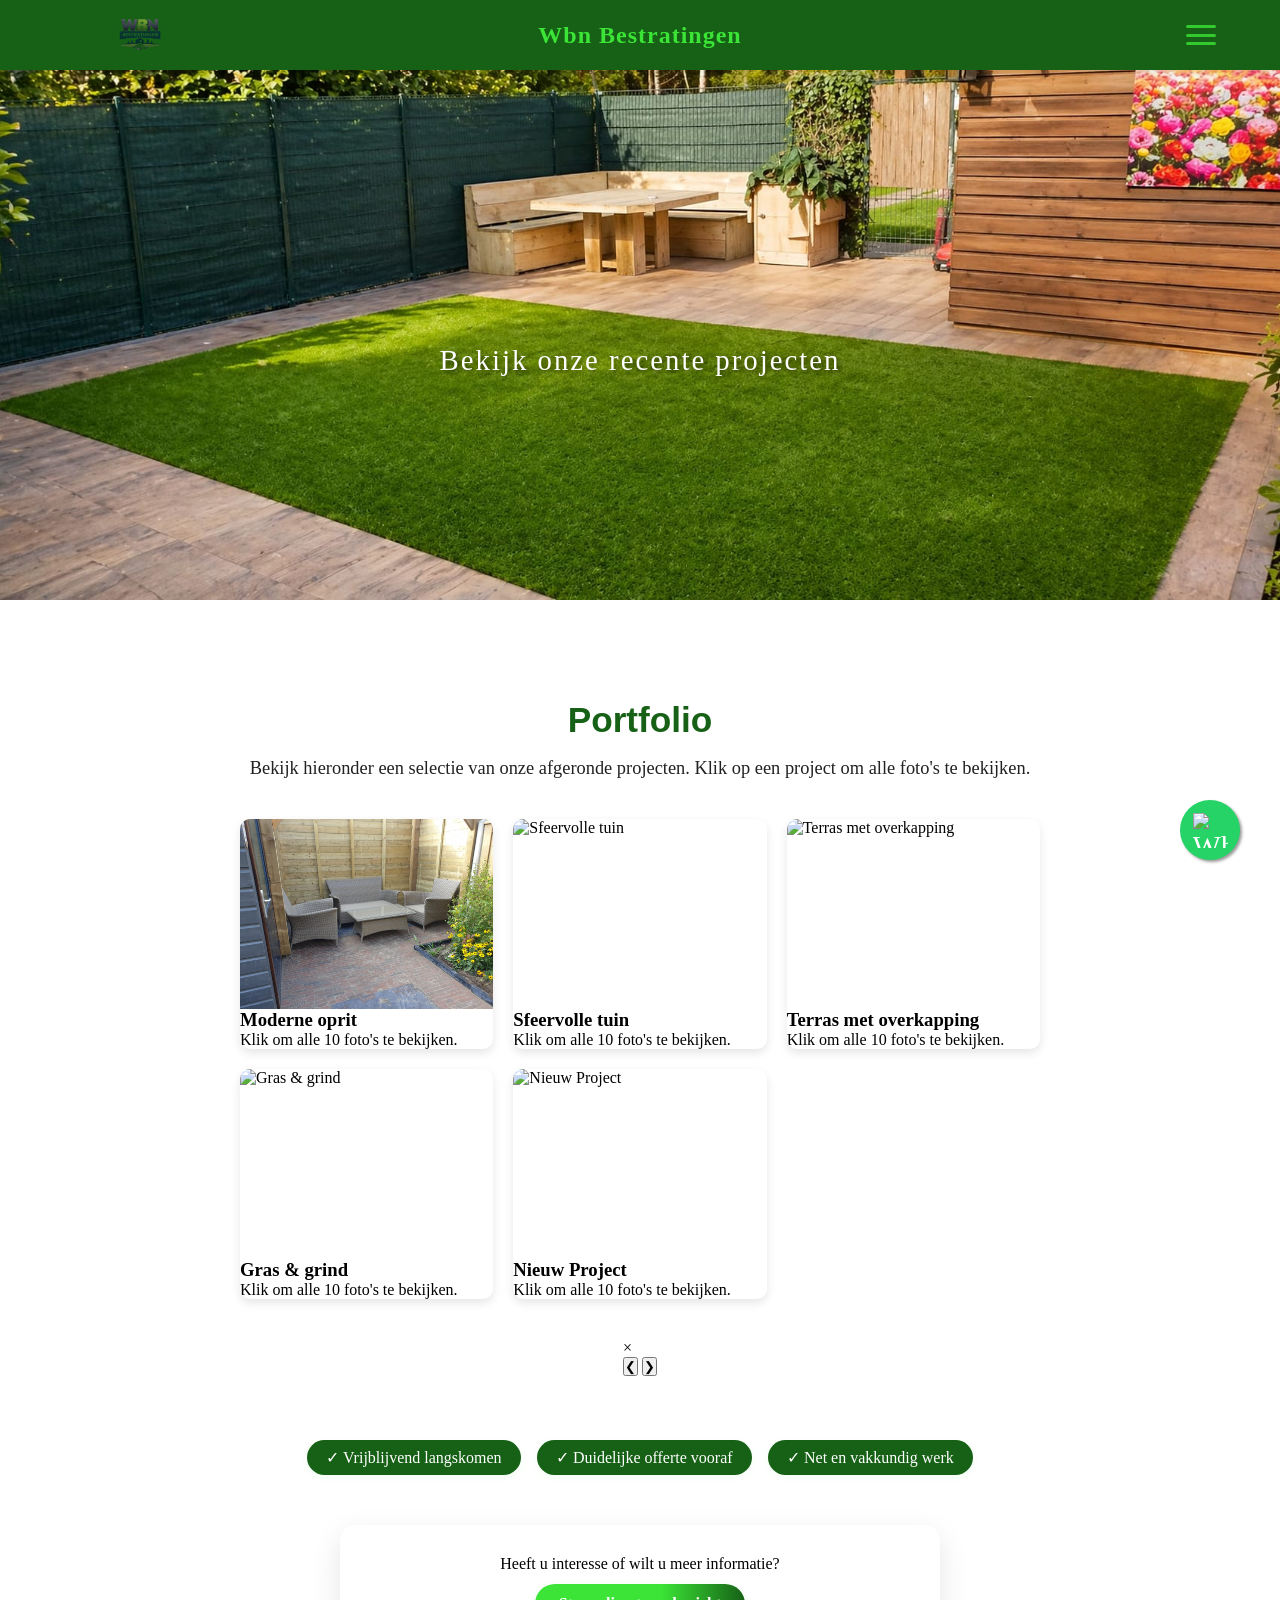
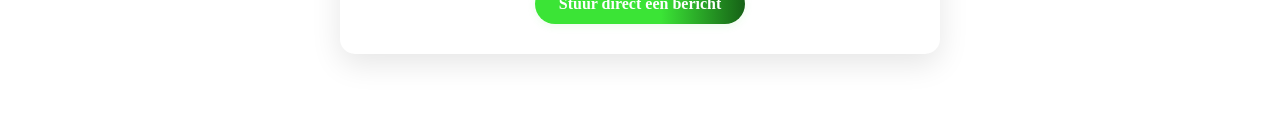
==== projecten.html @ 8d84ba02 "page upload to world" ====
<!DOCTYPE html>
<html lang="nl">
<head>
    <meta charset="UTF-8">
    <meta name="viewport" content="width=device-width, initial-scale=1.0">
    <title>Portfolio | WBN Projecten</title>
    <link rel="stylesheet" href="style.css">
</head>
<body>

<header class="top-sectie">
    <nav class="navbar">
        <div class="nav-logo">
            <img src="images/logowbn.png" alt="Logo WBN" class="logo-img">
        </div>
        <div class="logo"><h1>Wbn Bestratingen</h1></div>
        <button class="menu-toggle" id="menu-btn" aria-label="Menu openen/sluiten">
            <span></span>
            <span></span>
            <span></span>
        </button>
    </nav>
    <ul class="nav-links" id="nav-links">
        <li><a href="index.html">Home</a></li>
        <li><a href="projecten.html">Projecten</a></li>
        <li><a href="#contact">Contact</a></li>
    </ul>
    <div class="banner-wrapper hero">
        <img src="images/pfbanner.jpeg" alt="WBN Panorama" class="panorama-foto">
        <div class="hero-content">
            <p class="slogan">Bekijk onze recente projecten</p>
        </div>
    </div>
</header>

<main class="master-main">
    <div class="content-wrapper">
        <section class="intro-tekst">
            <h2>Portfolio</h2>
            <p>Bekijk hieronder een selectie van onze afgeronde projecten. Klik op een project om alle foto's te bekijken.</p>
        </section>

        <section class="portfolio-grid">
    <div class="portfolio-item" onclick="openProject('project1')">
        <div class="portfolio-thumb-link">
            <img src="images/thumbnails/thumb1.jpeg" alt="Moderne oprit" />
        </div>
        <h3>Moderne oprit</h3>
        <p>Klik om alle 10 foto's te bekijken.</p>
    </div>

    <div class="portfolio-item" onclick="openProject('project2')">
        <div class="portfolio-thumb-link">
            <img src="images/thumbnails/thumb2.jpg" alt="Sfeervolle tuin" />
        </div>
        <h3>Sfeervolle tuin</h3>
        <p>Klik om alle 10 foto's te bekijken.</p>
    </div>

    <div class="portfolio-item" onclick="openProject('project3')">
        <div class="portfolio-thumb-link">
            <img src="images/thumbnails/thumb3.jpg" alt="Terras met overkapping" />
        </div>
        <h3>Terras met overkapping</h3>
        <p>Klik om alle 10 foto's te bekijken.</p>
    </div>

    <div class="portfolio-item" onclick="openProject('project4')">
        <div class="portfolio-thumb-link">
            <img src="images/thumbnails/thumb4.jpg" alt="Gras & grind" />
        </div>
        <h3>Gras & grind</h3>
        <p>Klik om alle 10 foto's te bekijken.</p>
    </div>

    <div class="portfolio-item" onclick="openProject('project5')">
        <div class="portfolio-thumb-link">
            <img src="images/thumbnails/thumb5.jpg" alt="Nieuw Project" />
        </div>
        <h3>Nieuw Project</h3>
        <p>Klik om alle 10 foto's te bekijken.</p>
    </div>
</section>

        <div id="projectModal" class="modal">
            <span class="close" onclick="closeModal()">&times;</span>
            <div class="modal-content">
                <div id="slider-container">
                    </div>
                <button class="prev" onclick="changeSlide(-1)">&#10094;</button>
                <button class="next" onclick="changeSlide(1)">&#10095;</button>
            </div>
        </div>

        <section class="cta-sectie">
            <div class="voordelen-wrapper">
                <span>✓ Vrijblijvend langskomen</span>
                <span>✓ Duidelijke offerte vooraf</span>
                <span>✓ Net en vakkundig werk</span>
            </div>
            <div class="contact-box">
                <p>Heeft u interesse of wilt u meer informatie?</p>
                <a href="#contact" class="btn-main">Stuur direct een bericht</a>
            </div>
        </section>
    </div>
</main>

<a href="https://wa.me/31614504773" class="whatsapp-float" target="_blank" rel="noopener noreferrer">
    <img src="https://upload.wikimedia.org/wikipedia/commons/6/6b/WhatsApp.svg" alt="WhatsApp" class="whatsapp-icon">
</a>

<script src="script.js"></script>
</body>
</html>
---- style.css ----
@media (min-width: 900px) {
    .banner-wrapper.hero {
        height: 600px; /* Iets meer hoogte voor desktop */
    }
}
.ervaring-banner {
    display: flex;
    justify-content: center;
    align-items: center;
    background: #3be436;
    color: #fff;
    font-weight: 700;
    font-size: 1.05rem;
    letter-spacing: 1px;
    border-radius: 16px;
    padding: 0.35em 1.2em;
    margin-bottom: 0.7em;
    margin-top: 0.2em;
    text-align: center;
    box-shadow: 0 2px 8px rgba(59,228,54,0.07);
    margin-left: auto;
    margin-right: auto;
    width: fit-content;
}
/* Banner voor ervaring boven de heading */
.ervaring-banner {
    display: inline-block;
    background: #3be436;
    color: #fff;
    font-weight: 700;
    font-size: 1.05rem;
    letter-spacing: 1px;
    border-radius: 16px;
    padding: 0.35em 1.2em;
    margin-bottom: 0.7em;
    margin-top: 0.2em;
    text-align: center;
    box-shadow: 0 2px 8px rgba(59,228,54,0.07);
}
/* // Section: WhatsApp Button Styling */
.whatsapp-float {
    position: fixed;
    width: 60px;
    height: 60px;
    bottom: 40px;
    right: 40px;
    background-color: #25d366;
    color: #FFF;
    border-radius: 50px;
    text-align: center;
    font-size: 30px;
    box-shadow: 2px 2px 3px #999;
    z-index: 100;
    display: flex;
    align-items: center;
    justify-content: center;
    transition: transform 0.3s ease;
}

.whatsapp-float:hover {
    transform: scale(1.1);
    background-color: #128c7e;
}

.whatsapp-icon {
    width: 35px;
    height: 35px;
}
/* --- Moderne centrering voor master-main sectie --- */
/* Section: // De Main - Zorgt voor centrering op de pagina */
.master-main {
    display: flex;
    justify-content: center;
    width: 100%;
    padding: 20px;
}

/* Section: // De Container - Hier bepaal je hoe breed je portfolio maximaal mag zijn */
.portfolio-container {
    width: 100%;
    max-width: 900px; /* Pas dit getal aan (bijv. 800 of 1000) voor de gewenste breedte op desktop */
}

/* Section: // Het Grid - Zorgt dat items netjes verdeeld worden */
.portfolio-grid {
    display: grid;
    grid-template-columns: repeat(auto-fit, minmax(250px, 1fr));
    gap: 20px;
}
/* Section: // De Individuele Items */
.portfolio-item {
    border-radius: 10px;
    overflow: hidden;
    background: #fff;
    box-shadow: 0 4px 10px rgba(0,0,0,0.1);
    transition: transform 0.2s;
    cursor: pointer;
}

.portfolio-item:hover {
    transform: translateY(-5px);
}

.portfolio-thumb-link img {
    width: 100%;
    aspect-ratio: 4/3;
    object-fit: cover;
    display: block;
}

/* Section: // Mobiele fix - Zorgt dat het niet uit de bocht vliegt */
@media (max-width: 600px) {
    .portfolio-container {
        max-width: 100%; /* Op mobiel pakt hij de breedte van het scherm */
    }
    
    .portfolio-grid {
        grid-template-columns: 1fr; /* Alles onder elkaar op je telefoon */
    }
}
.content-wrapper {
    max-width: 800px;
    width: 100%;
    margin: 0 auto;
    display: flex;
    flex-direction: column;
    align-items: center;
    gap: 2.5rem;
}
.intro-tekst h2 {
    font-size: 2.2rem;
    color: #166116;
    text-align: center;
    margin-bottom: 0.5em;
    font-family: 'Segoe UI', 'Roboto', Arial, sans-serif;
    font-weight: 700;
}
.intro-tekst p {
    text-align: center;
    font-size: 1.15rem;
    color: #222;
    margin-bottom: 0;
}
.werkzaamheden h3 {
    font-size: 1.3rem;
    color: #3be436;
    text-align: center;
    margin-bottom: 1.2em;
    font-family: 'Segoe UI', 'Roboto', Arial, sans-serif;
    font-weight: 700;
}
.werk-grid {
    display: grid;
    grid-template-columns: 1fr;
    gap: 1.2rem;
    width: 100%;
    margin: 0 auto;
}

@media (min-width: 600px) {
    .werk-grid {
        grid-template-columns: 1fr 1fr;
        gap: 1.5rem;
    }
}

.werk-item {
    background: #eafbe6;
    border-radius: 14px;
    box-shadow: 0 2px 8px rgba(59,228,54,0.07);
    padding: 1.2em 1em;
    display: flex;
    flex-direction: column;
    align-items: center;
    gap: 0.7em;
    min-height: 120px;
    font-size: 1.08rem;
    color: #166116;
    font-weight: 500;
}
.werk-item .icon {
    font-size: 2.1rem;
    margin-bottom: 0.2em;
}
.voordelen-wrapper {
    display: flex;
    flex-wrap: wrap;
    gap: 1rem;
    justify-content: center;
    margin: 1.5rem 0 1rem 0;
}
.voordelen-wrapper span {
    background: #166116;
    color: #fff;
    padding: 0.5em 1.2em;
    border-radius: 20px;
    font-size: 1rem;
    font-weight: 500;
    box-shadow: 0 2px 8px rgba(59,228,54,0.07);
}
.contact-box {
    text-align: center;
    margin-top: 1.5em;
}
.btn-main {
    display: inline-block;
    background: linear-gradient(90deg, #3be436 60%, #166116 100%);
    color: #fff;
    padding: 0.7em 1.5em;
    border-radius: 24px;
    text-decoration: none;
    font-weight: 600;
    margin-top: 0.7em;
    transition: background 0.2s, box-shadow 0.2s;
    box-shadow: 0 2px 8px rgba(59,228,54,0.10);
}
.btn-main:hover {
    background: #166116;
    color: #fff;
    box-shadow: 0 4px 16px rgba(59,228,54,0.18);
}
/* Info-sectie centreren */
main.info-sectie {
    display: flex;
    justify-content: center;
    align-items: flex-start;
    width: 100vw;
    padding-top: 40px;
    padding-bottom: 40px;
    margin: 0;
    background: none;
}
.info-container {
    max-width: 700px;
    width: 100%;
    background: none;
    border-radius: 0;
    box-shadow: none;
    padding: 0 16px;
    margin: 0 auto;
    display: flex;
    flex-direction: column;
    align-items: flex-start;
    gap: 1.7rem;
}
.info-container h2, .info-container h3 {
    text-align: left;
    font-family: 'Segoe UI', 'Roboto', Arial, sans-serif;
    font-weight: 700;
    letter-spacing: 0.5px;
}
.info-container h2 {
    font-size: 2.2rem;
    color: #166116;
    margin-bottom: 0.5em;
}
.info-container h3 {
    font-size: 1.3rem;
    color: #3be436;
    margin-bottom: 0.3em;
    margin-top: 0.5em;
}
.werk-lijst {
    margin: 0 0 1.5rem 0;
    padding-left: 1.2rem;
    align-self: stretch;
    font-size: 1.08rem;
    color: #222;
}
.voordelen-balk {
    display: flex;
    flex-wrap: wrap;
    gap: 1rem;
    justify-content: flex-start;
    margin: 1.5rem 0 1rem 0;
}
.voordelen-balk span {
    background: #eafbe6;
    color: #166116;
    padding: 0.5em 1.2em;
    border-radius: 20px;
    font-size: 1rem;
    font-weight: 500;
    box-shadow: 0 2px 8px rgba(59,228,54,0.07);
}
.contact-oproep {
    text-align: left;
    margin-top: 1.5em;
}
.btn-contact {
    display: inline-block;
    background: linear-gradient(90deg, #3be436 60%, #166116 100%);
    color: #fff;
    padding: 0.7em 1.5em;
    border-radius: 24px;
    text-decoration: none;
    font-weight: 600;
    margin-top: 0.7em;
    transition: background 0.2s, box-shadow 0.2s;
    box-shadow: 0 2px 8px rgba(59,228,54,0.10);
}
.btn-contact:hover {
    background: #166116;
    color: #fff;
    box-shadow: 0 4px 16px rgba(59,228,54,0.18);
}
@media (max-width: 768px) {
    .nav-links.open {
        width: 100vw !important;
        left: 0;
        right: 0;
        border-radius: 0 0 12px 12px;
        box-shadow: 0 8px 16px rgba(0,0,0,0.10);
        padding: 1rem 0;
        align-items: center !important;
    }
    .nav-links li a {
        text-align: center !important;
    }
}
@media (max-width: 768px) {
    .nav-links.open {
        width: 100vw !important;
        left: 0;
        right: 0;
        border-radius: 0 0 12px 12px;
        box-shadow: 0 8px 16px rgba(0,0,0,0.10);
        padding: 1rem 0;
        align-items: flex-start;
    }
}

/* ========================= */
/* Mobiele styling (onder 768px) */
@media (max-width: 768px) {
    .navbar {
        height: 50px;
        padding: 0 3%;
    }
    .logo h1 {
        font-size: 1.1rem;
        letter-spacing: 0.5px;
    }
    .banner-wrapper {
        height: 180px;
    }
    .panorama-foto {
        object-fit: cover;
        height: 100%;
        width: 100vw;
        left: 50%;
        transform: translateX(-50%);
        position: relative;
    }
    .nav-links {
        width: 100vw;
        right: 0;
        left: 0;
        border-radius: 0 0 12px 12px;
        box-shadow: 0 8px 16px rgba(0, 0, 0, 0.1);
        padding: 1rem 0;
        align-items: center;
    }
    .nav-links li a {
        font-size: 1.1rem;
        padding: 14px 24px;
        width: 100%;
        text-align: left;
    }
    .menu-toggle {
        width: 28px;
        height: 18px;
        

    }
 /* section // Jouw 'stuur' voor het logo */
@media (max-width: 768px) {
    .nav-logo {
        position: relative; /* Dit maakt het logo los van de vaste plek */
        display: flex;
        align-items: center;

        /* --- DIT IS JE STUUR --- */
        left: -40px; 
        
        /* Reset andere eigenwijze instellingen */
        margin: 0;
        transform: none;
        width: auto;
    }

    .nav-logo .logo-img {
        height: 75px;
        width: auto;
          }
      }
}
        .nav-logo {
    display: flex;        /* Plaatje en tekst naast elkaar */
    align-items: center;  /* Beide op dezelfde hoogte */
    gap: 40px;            /* Ruimte tussen plaatje en tekst */
    height: 100%;
}
.logo-img {
    height: 110px;         /* Maak hem kleiner zodat hij in de balk past */
    width: auto;
    display: block;
}
.navbar {
    position: relative;
    display: flex;
    align-items: center;
    justify-content: space-between; /* Logo links, hamburger rechts */
    padding: 0 15px; /* Geeft wat ademruimte aan de zijkanten */
    height: 70px;
    background-color: #4da54d;
}
* {
    margin: 0;
    padding: 0;
    box-sizing: border-box;
}
/* section // Navigatie styling */

/* section // De Panorama Foto Instellingen */
.banner-wrapper {
    width: 100%;       /* Volledige breedte van het scherm */
    height: 250px;      /* Dit is ongeveer 6 tot 7 cm op een desktop */
    overflow: hidden;   /* Zorgt dat de foto niet buiten de randen komt */
}
.panorama-foto {
    width: 100%;        /* Foto vult de breedte */
    height: 100%;       /* Foto vult de hoogte */
    object-fit: cover;  /* Belangrijk: dit behoudt de verhouding zonder te vervormen */
    display: block;
}
/* section // Hamburger simpel (onzichtbare links voor nu) */
.nav-links {
    display: none; 
}
/* section // Basis reset */
* {
    margin: 0;
    padding: 0;
    box-sizing: border-box;
}
/* section // De Banner over de hele breedte */
.banner-wrapper {
    width: 100%;
    height: 265px; /* Dit is ongeveer 7cm op een gemiddeld scherm */
    overflow: hidden;
}
.panorama-foto {
    width: 100%;
    height: 100%;
    object-fit: cover; /* Dit zorgt dat de panoramafoto de breedte vult zonder te vervormen */
    display: block;
}
/* section // Reset en Basis */
* {
    margin: 0;
    padding: 0;
    box-sizing: border-box;
}
/* Navbar gecentreerd logo */
.navbar {
    width: 100%;
    height: 70px;
    background-color: #166116;
    display: flex;
    align-items: center;
    position: fixed;
    top: 0;
    left: 0;
    right: 0;
    z-index: 1000;
    padding: 0 5%;
    box-shadow: 0 2px 12px rgba(0,0,0,0.07);
}
/* Zorg dat de hoofdcontent niet onder de navbar valt */
main.master-main, main.info-sectie {
    margin-top: 80px;
}
.logo {
    position: absolute;
    left: 50%;
    top: 50%;
    transform: translate(-50%, -50%);
    z-index: 2;
}
.logo h1 {
    color: #3be436;
    font-size: 1.5rem;
    letter-spacing: 1px;
    white-space: nowrap;
    margin: 0;
}
.menu-toggle {
    margin-left: auto;
}
/* section // De Hamburger streepjes */
.menu-toggle {
    display: flex;
    flex-direction: column;
    justify-content: space-between;
    width: 30px;
    height: 20px;
    background: transparent;
    border: none;
    cursor: pointer;
}
.menu-toggle span {
    display: block;
    height: 3px;
    width: 100%;
    background-color: rgba(59, 228, 54, 0.8);
    border-radius: 2px;
}
.nav-links {
    display: none;
    flex-direction: column;
    gap: 2rem;
    list-style: none;
    margin: 0;
    padding: 0;
    align-items: center;
    position: absolute;
    top: 70px;
    right: 0;
    background: #166116;
    width: 200px;
    box-shadow: 0 8px 16px rgba(0,0,0,0.15);
    z-index: 100;
}

.nav-links li a {
    color: white;
    text-decoration: none;
    font-size: 1.1rem;
    padding: 8px 12px;
    border-radius: 4px;
    transition: background 0.2s, color 0.2s;
    width: 100%;
    display: block;
    text-align: center;
}
.nav-links li a:hover,
.nav-links li a:focus {
    background: rgba(59, 228, 54, 0.15);
    color: #3be436;
}
.nav-links.open {
    display: flex;
}
/* section // De Panorama Foto */
.banner-wrapper {
    position: relative; /* Nodig voor de absolute positionering van de tekst */
    width: 100%;
    height: 350px; /* Ik heb de hoogte iets vergroot zodat de slogan beter uitkomt */
    overflow: hidden;
    display: block;
}
.panorama-foto {
    width: 100%;
    height: 100%;
    object-fit: cover;
    display: block;
}
/* section // Slogan Positionering */
.hero-content {
    position: absolute;
    top: 60%; /* Iets onder het midden van de foto */
    left: 50%;
    transform: translate(-50%, -50%); /* Dode-center positionering */
    z-index: 10; /* Zorgt dat de tekst boven de donkere laag ligt */
    text-align: center;
    width: 80%; /* Tekst blijft binnen de breedte van de site */
}

.slogan {
    color: white;
    font-size: 1.8rem;
    font-weight: 300;
    letter-spacing: 2px;
    text-shadow: 2px 2px 5px rgba(0,0,0,0.5); /* Schaduw voor extra contrast */
}

/* Section: // Contact Box & Formulier Styling */
.contact-box {
    max-width: 600px;
    margin: 50px auto;
    padding: 30px;
    background: #ffffff;
    border-radius: 15px;
    box-shadow: 0 10px 30px rgba(0,0,0,0.1);
}

.contact-header {
    text-align: center;
    margin-bottom: 25px;
}

.form-container {
    display: flex;
    flex-direction: column;
    gap: 15px;
}

.input-group {
    display: flex;
    flex-direction: column;
    text-align: left;
}

.input-group label {
    font-weight: bold;
    margin-bottom: 5px;
    color: #333;
}

.input-group input, 
.input-group textarea {
    padding: 12px;
    border: 2px solid #eee;
    border-radius: 8px;
    font-size: 16px;
    transition: border-color 0.3s;
    outline: none;
}

.input-group input:focus, 
.input-group textarea:focus {
    border-color: #3be436; /* Jouw groene accentkleur */
}

.btn-send {
    background-color: #3be436;
    color: white;
    border: none;
    padding: 15px;
    border-radius: 8px;
    font-weight: bold;
    font-size: 18px;
    cursor: pointer;
    transition: background 0.3s, transform 0.2s;
}

.btn-send:hover {
    background-color: #32c42e;
    transform: translateY(-2px);
}

.status-msg {
    margin-top: 15px;
    text-align: center;
    font-weight: bold;
}
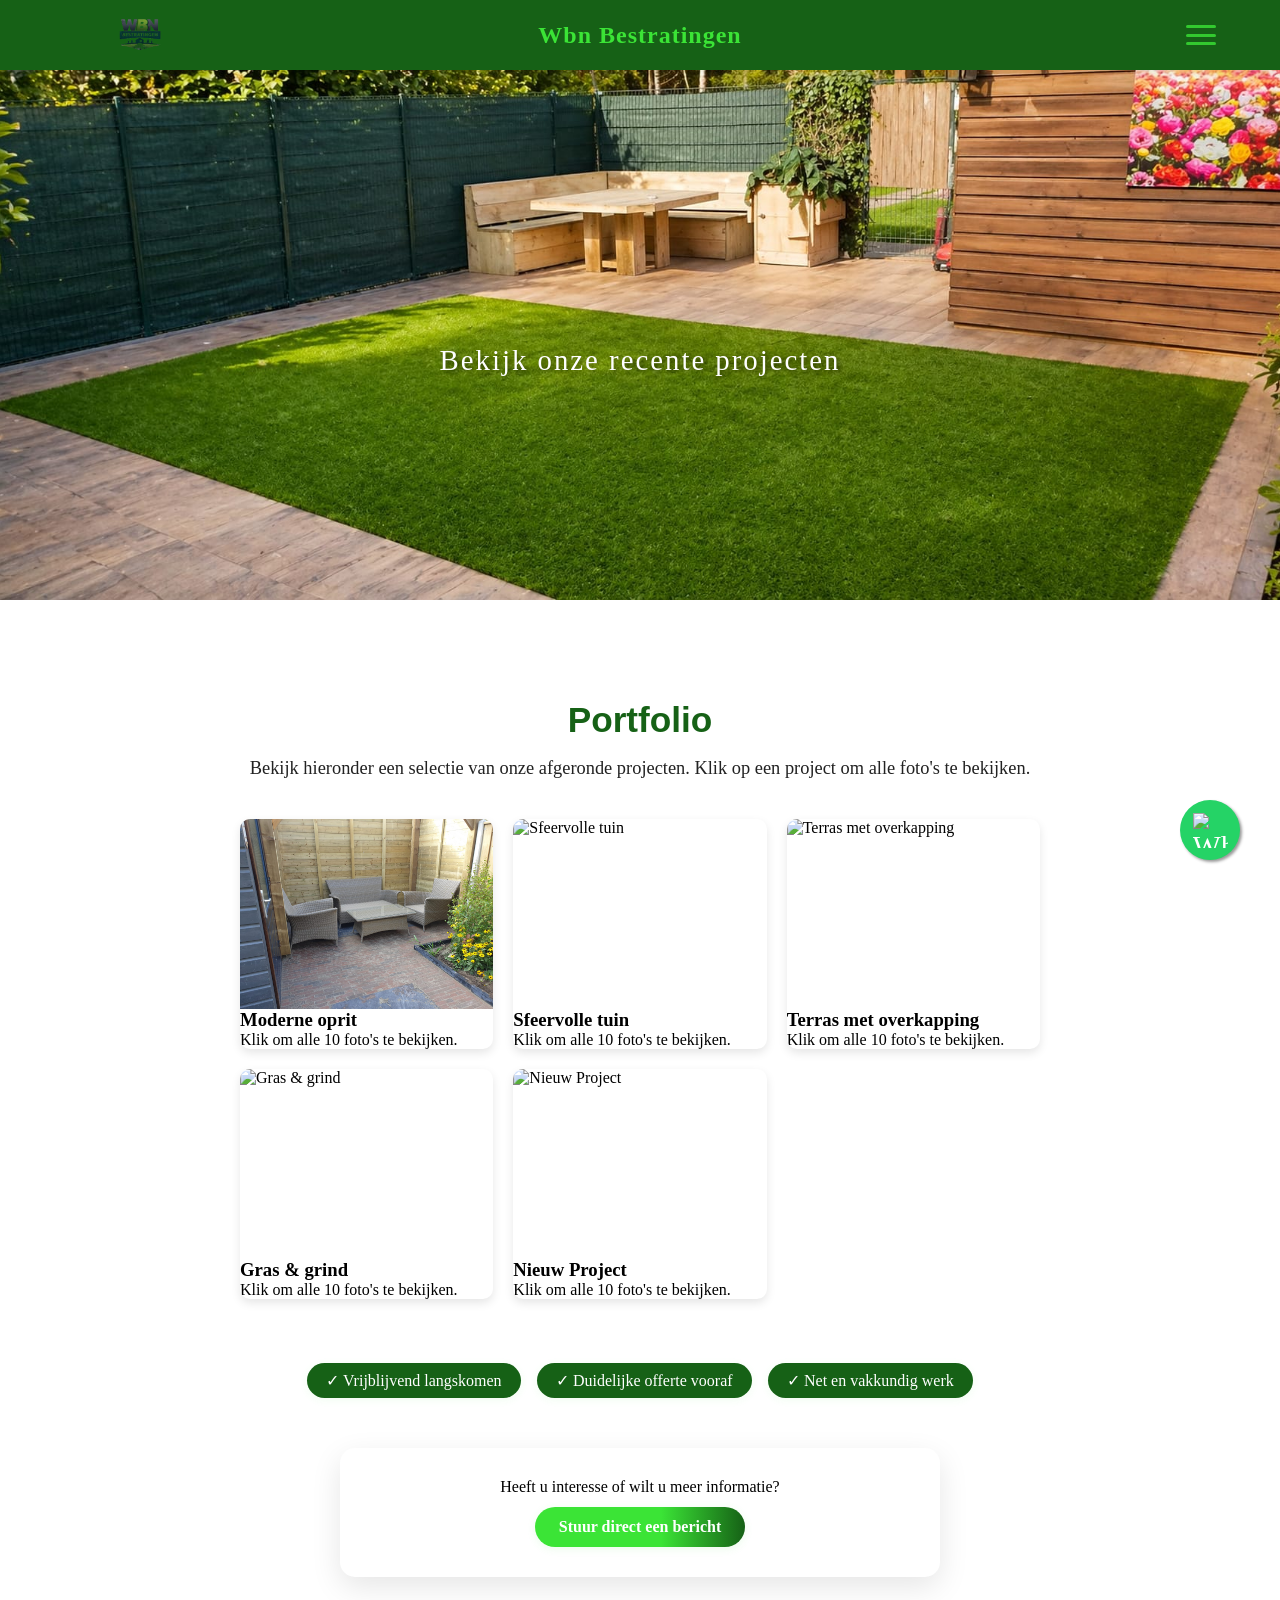
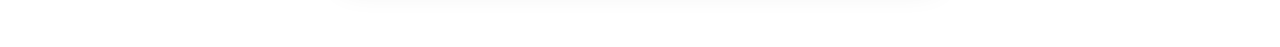
==== commit f2b45bf9: "swipe" ====
--- a/projecten.html
+++ b/projecten.html
@@ -51,7 +51,7 @@
 
     <div class="portfolio-item" onclick="openProject('project2')">
         <div class="portfolio-thumb-link">
-            <img src="images/thumbnails/thumb2.jpg" alt="Sfeervolle tuin" />
+            <img src="images/thumbnails/thumb2.jpeg" alt="Sfeervolle tuin" />
         </div>
         <h3>Sfeervolle tuin</h3>
         <p>Klik om alle 10 foto's te bekijken.</p>
@@ -59,7 +59,7 @@
 
     <div class="portfolio-item" onclick="openProject('project3')">
         <div class="portfolio-thumb-link">
-            <img src="images/thumbnails/thumb3.jpg" alt="Terras met overkapping" />
+            <img src="images/thumbnails/thumb3.jpeg" alt="Terras met overkapping" />
         </div>
         <h3>Terras met overkapping</h3>
         <p>Klik om alle 10 foto's te bekijken.</p>
@@ -67,7 +67,7 @@
 
     <div class="portfolio-item" onclick="openProject('project4')">
         <div class="portfolio-thumb-link">
-            <img src="images/thumbnails/thumb4.jpg" alt="Gras & grind" />
+            <img src="images/thumbnails/thumb4.jpeg" alt="Gras & grind" />
         </div>
         <h3>Gras & grind</h3>
         <p>Klik om alle 10 foto's te bekijken.</p>
@@ -75,22 +75,14 @@
 
     <div class="portfolio-item" onclick="openProject('project5')">
         <div class="portfolio-thumb-link">
-            <img src="images/thumbnails/thumb5.jpg" alt="Nieuw Project" />
+            <img src="images/thumbnails/thumb5.jpeg" alt="Nieuw Project" />
         </div>
         <h3>Nieuw Project</h3>
         <p>Klik om alle 10 foto's te bekijken.</p>
     </div>
 </section>
 
-        <div id="projectModal" class="modal">
-            <span class="close" onclick="closeModal()">&times;</span>
-            <div class="modal-content">
-                <div id="slider-container">
-                    </div>
-                <button class="prev" onclick="changeSlide(-1)">&#10094;</button>
-                <button class="next" onclick="changeSlide(1)">&#10095;</button>
-            </div>
-        </div>
+
 
         <section class="cta-sectie">
             <div class="voordelen-wrapper">
@@ -110,6 +102,16 @@
     <img src="https://upload.wikimedia.org/wikipedia/commons/6/6b/WhatsApp.svg" alt="WhatsApp" class="whatsapp-icon">
 </a>
 
-<script src="script.js"></script>
+    <!-- Project Modal als overlay, buiten main content -->
+    <div id="projectModal" class="modal">
+        <span class="close-btn" onclick="closeModal()">&times;</span>
+        <div class="modal-content">
+            <div id="slider-container" class="swipe-area"></div>
+            <button class="nav-btn prev" onclick="changeSlide(-1)">&#10094;</button>
+            <button class="nav-btn next" onclick="changeSlide(1)">&#10095;</button>
+        </div>
+    </div>
+
+    <script src="script.js"></script>
 </body>
 </html>
--- a/style.css
+++ b/style.css
@@ -334,8 +334,8 @@
 /* Mobiele styling (onder 768px) */
 @media (max-width: 768px) {
     .navbar {
-        height: 50px;
-        padding: 0 3%;
+        height: 80px;
+        padding: 0 2%;
     }
     .logo h1 {
         font-size: 1.1rem;
@@ -654,4 +654,207 @@
     margin-top: 15px;
     text-align: center;
     font-weight: bold;
-}+}
+
+/* Footer styling */
+.master-footer {
+    background: #166116;
+    color: #fff;
+    padding: 40px 0 0 0;
+    margin-top: 60px;
+    box-shadow: 0 -2px 12px rgba(0,0,0,0.07);
+    font-family: 'Segoe UI', 'Roboto', Arial, sans-serif;
+}
+.footer-content {
+    display: flex;
+    flex-wrap: wrap;
+    justify-content: center;
+    gap: 3rem;
+    max-width: 1100px;
+    margin: 0 auto;
+    padding: 0 24px;
+}
+.footer-section {
+    min-width: 220px;
+    max-width: 400px;
+}
+.footer-section h4 {
+    font-size: 1.2rem;
+    margin-bottom: 0.5em;
+    color: #3be436;
+    font-weight: 700;
+}
+.footer-section p, .footer-section a {
+    color: #fff;
+    font-size: 1rem;
+    margin: 0 0 0.5em 0;
+    text-decoration: none;
+}
+.footer-section a:hover {
+    color: #3be436;
+    text-decoration: underline;
+}
+.footer-bottom {
+    background: #144e13;
+    text-align: center;
+    padding: 18px 0 12px 0;
+    margin-top: 32px;
+    font-size: 0.98rem;
+}
+.footer-bottom a, .designer-link {
+    color: #3be436;
+    text-decoration: none;
+    font-weight: 500;
+}
+.footer-bottom a:hover, .designer-link:hover {
+    text-decoration: underline;
+    color: #fff;
+}
+@media (max-width: 700px) {
+    .footer-content {
+        flex-direction: column;
+        align-items: center;
+        gap: 1.5rem;
+    }
+    .master-footer {
+        padding: 32px 0 0 0;
+    }
+}
+
+/* Section: // Cookie Banner Styling */
+.cookie-overlay {
+    position: fixed;
+    bottom: 20px;
+    left: 50%;
+    transform: translateX(-50%);
+    width: 90%;
+    max-width: 500px;
+    background: #ffffff;
+    box-shadow: 0 10px 30px rgba(0,0,0,0.2);
+    border-radius: 10px;
+    padding: 20px;
+    z-index: 10000;
+    display: none; /* Standaard verborgen */
+}
+
+.cookie-content {
+    text-align: center;
+}
+
+.cookie-content p {
+    font-family: sans-serif;
+    color: #333;
+    margin-bottom: 15px;
+    font-size: 0.9rem;
+}
+
+.cookie-buttons {
+    display: flex;
+    justify-content: center;
+    gap: 10px;
+}
+
+.btn-cookie {
+    padding: 10px 20px;
+    border: none;
+    border-radius: 5px;
+    cursor: pointer;
+    font-weight: bold;
+    transition: 0.3s;
+}
+
+.accept {
+    background-color: #3be436; /* Jouw groene kleur */
+    color: white;
+}
+
+.decline {
+    background-color: #eee;
+    color: #666;
+}
+
+.btn-cookie:hover {
+    opacity: 0.8;
+}
+/* Section: // Hover effect voor de klikbare items */
+.portfolio-item {
+    cursor: pointer;
+    transition: transform 0.3s ease;
+}
+
+.portfolio-item:hover {
+    transform: scale(1.02);
+}
+
+/* Section: // Fullscreen Modal Layout */
+.modal {
+    display: none; 
+    position: fixed;
+    z-index: 9999; /* Zorgt dat hij boven ALLES staat */
+    left: 0;
+    top: 0;
+    width: 100%;
+    height: 100%;
+    background-color: rgba(0, 0, 0, 0.95); /* Donkere achtergrond */
+    touch-action: none; /* Voorkomt scrollen van de pagina tijdens swipen */
+}
+
+/* De X knop rechtsboven */
+.close-btn {
+    position: absolute;
+    top: 20px;
+    right: 30px;
+    color: white;
+    font-size: 50px;
+    font-weight: bold;
+    cursor: pointer;
+    z-index: 10001;
+    line-height: 1;
+}
+
+.modal-content {
+    display: flex;
+    justify-content: center;
+    align-items: center;
+    width: 100%;
+    height: 100%;
+}
+
+.swipe-area {
+    width: 100%;
+    max-width: 1000px;
+    display: flex;
+    justify-content: center;
+}
+
+.swipe-area img {
+    max-width: 95%;
+    max-height: 90vh;
+    object-fit: contain;
+    user-select: none;
+}
+
+/* Navigatie knoppen voor PC */
+.nav-btn {
+    position: absolute;
+    top: 50%;
+    transform: translateY(-50%);
+    background: rgba(255, 255, 255, 0.1);
+    color: white;
+    border: none;
+    padding: 20px;
+    cursor: pointer;
+    font-size: 24px;
+    transition: 0.3s;
+}
+
+.nav-btn:hover { background: rgba(255, 255, 255, 0.3); }
+.prev { left: 10px; }
+.next { right: 10px; }
+
+/* Verberg navigatieknoppen op mobiel voor een schoner swipe-beeld */
+@media (max-width: 768px) {
+    .nav-btn { display: none; }
+    .close-btn { top: 10px; right: 20px; font-size: 40px; }
+}
+
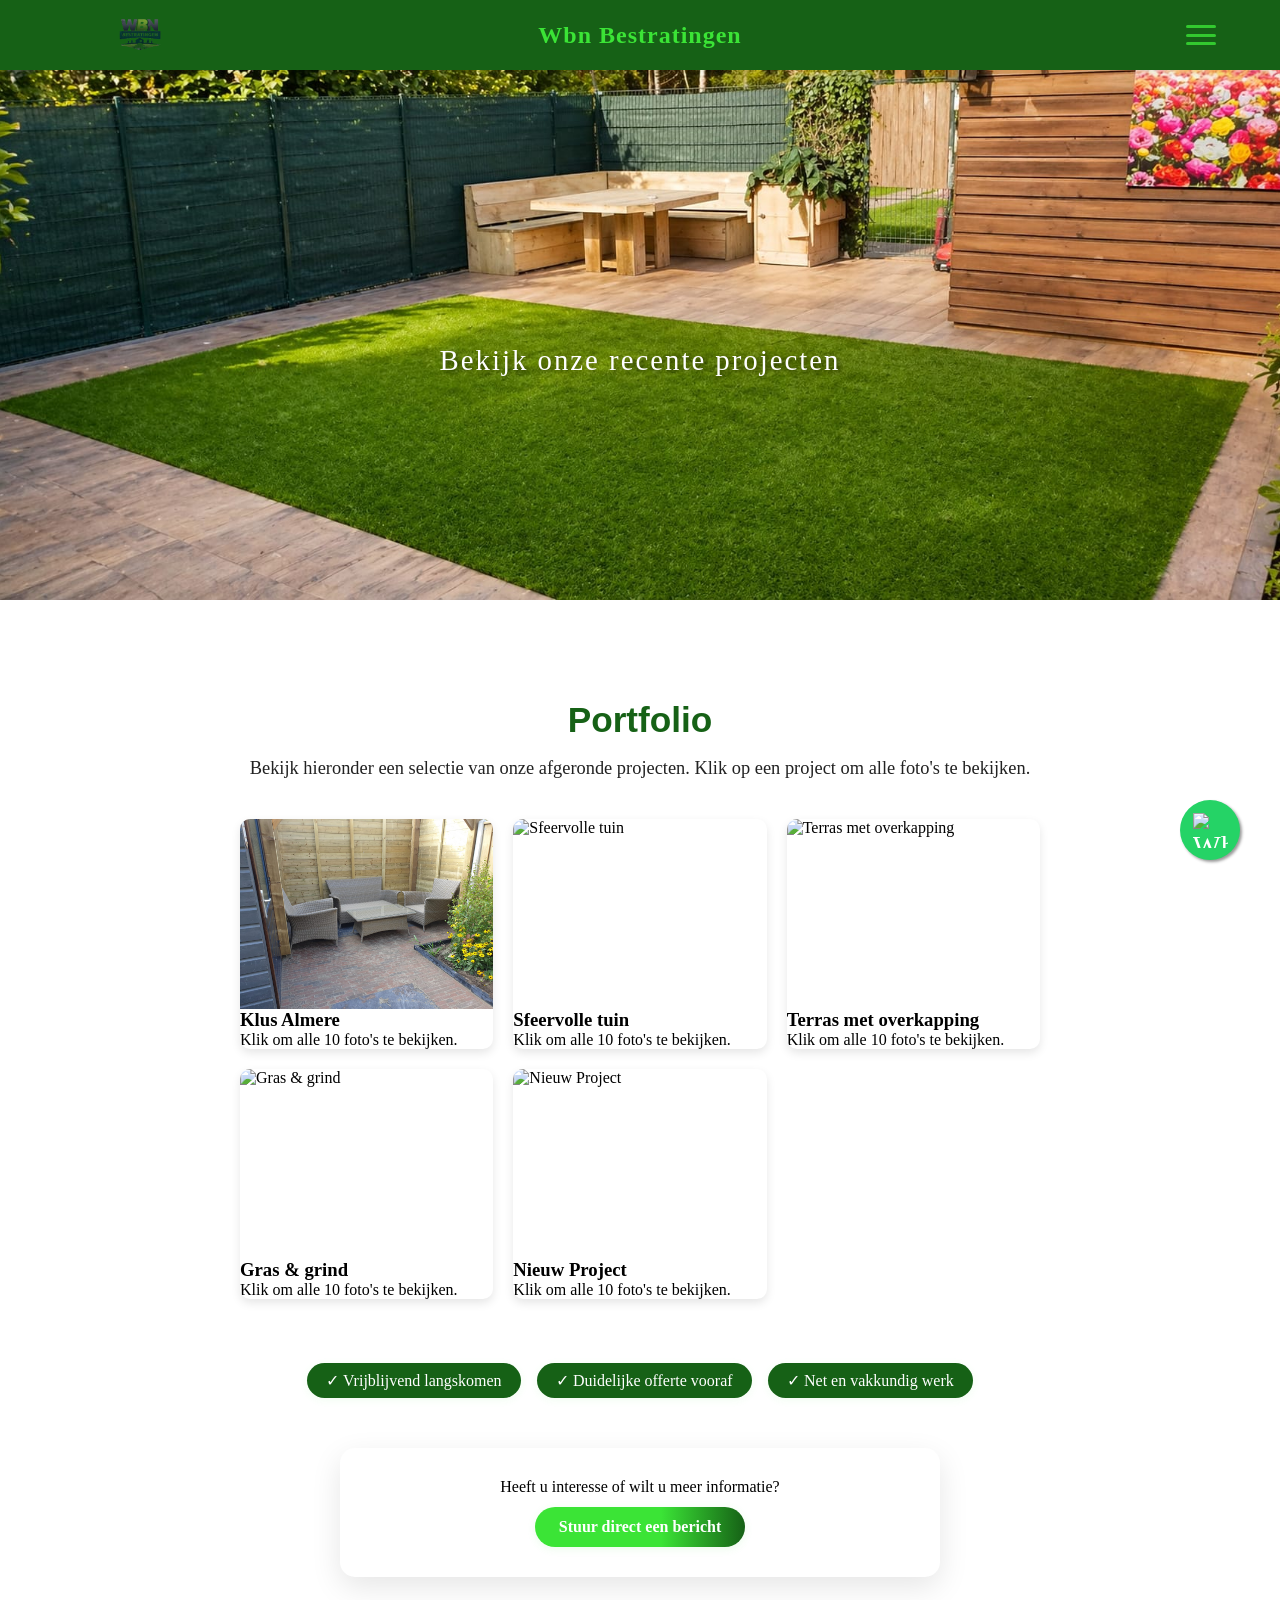
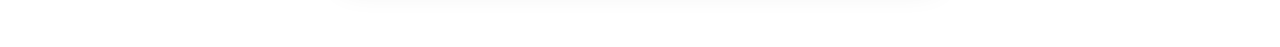
==== commit a949a751: "fotos" ====
--- a/projecten.html
+++ b/projecten.html
@@ -43,9 +43,9 @@
         <section class="portfolio-grid">
     <div class="portfolio-item" onclick="openProject('project1')">
         <div class="portfolio-thumb-link">
-            <img src="images/thumbnails/thumb1.jpeg" alt="Moderne oprit" />
+            <img src="images/thumbnails/thumb1.jpeg" alt="Klus Almere" />
         </div>
-        <h3>Moderne oprit</h3>
+        <h3>Klus Almere</h3>
         <p>Klik om alle 10 foto's te bekijken.</p>
     </div>
 
